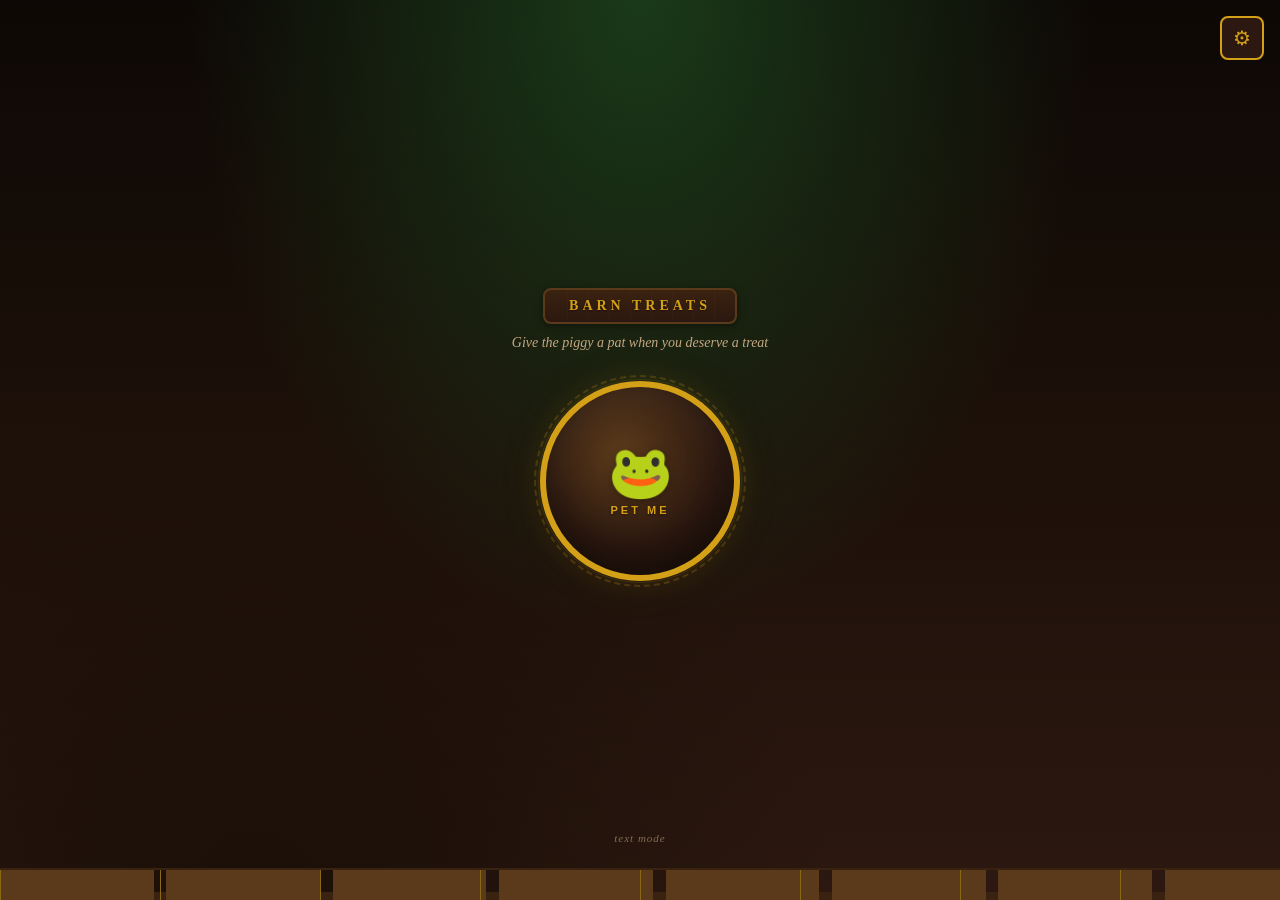
==== barn/index.html @ f033350a "add barn motivanional app" ====
<!DOCTYPE html>
<html lang="en">
<head>
    <meta charset="UTF-8">
    <meta name="viewport" content="width=device-width, initial-scale=1.0, maximum-scale=1.0, user-scalable=no">
    <title>Barn Treats</title>
    <link rel="manifest" href="manifest.json">
    <meta name="theme-color" content="#1a0f08">
    <meta name="apple-mobile-web-app-capable" content="yes">
    <meta name="apple-mobile-web-app-status-bar-style" content="black-translucent">
    <style>
        *, *::before, *::after {
            margin: 0;
            padding: 0;
            box-sizing: border-box;
        }
        :root {
            --bg: #1a0f08;
            --surface: #2c1810;
            --surface2: #4a2c1a;
            --accent: #cc3333;
            --accent2: #d4a017;
            --wood: #6B3A2A;
            --text: #f5e6d3;
            --text2: #c4a882;
            --radius: 16px;
            --font: Georgia, 'Times New Roman', Times, serif;
        }
        html, body {
            height: 100%;
            overflow: hidden;
            font-family: var(--font);
            background: var(--bg);
            color: var(--text);
            -webkit-tap-highlight-color: transparent;
            user-select: none;
            touch-action: manipulation;
        }
        body {
            display: flex;
            align-items: center;
            justify-content: center;
            background:
                radial-gradient(ellipse at 50% 0%, #1a3a1a 0%, transparent 50%),
                radial-gradient(ellipse at 20% 100%, #1a0f08 0%, transparent 40%),
                linear-gradient(180deg, #0d0805 0%, #1a0f08 40%, #2c1810 100%);
        }

        /* Fence decoration at bottom */
        #fence {
            position: fixed;
            bottom: 0;
            left: 0;
            right: 0;
            height: 32px;
            background:
                linear-gradient(90deg,
                    #5a3a1a 0%, #5a3a1a 12%, transparent 12%, transparent 13%,
                    #5a3a1a 13%, #5a3a1a 25%, transparent 25%, transparent 26%,
                    #5a3a1a 26%, #5a3a1a 38%, transparent 38%, transparent 39%,
                    #5a3a1a 39%, #5a3a1a 51%, transparent 51%, transparent 52%,
                    #5a3a1a 52%, #5a3a1a 64%, transparent 64%, transparent 65%,
                    #5a3a1a 65%, #5a3a1a 77%, transparent 77%, transparent 78%,
                    #5a3a1a 78%, #5a3a1a 90%, transparent 90%, transparent 91%,
                    #5a3a1a 91%, #5a3a1a 100%),
                linear-gradient(180deg, transparent calc(100% - 8px), #3a2210 calc(100% - 8px));
            border-top: 2px solid #3a2210;
            z-index: 0;
            pointer-events: none;
        }
        #fence::before {
            content: '';
            position: absolute;
            inset: 0;
            background:
                linear-gradient(90deg,
                    #8B6914 1px, transparent 1px,
                    transparent 12.5%, #8B6914 12.5%, #8B6914 calc(12.5% + 1px), transparent calc(12.5% + 1px),
                    transparent 25%, #8B6914 25%, #8B6914 calc(25% + 1px), transparent calc(25% + 1px),
                    transparent 37.5%, #8B6914 37.5%, #8B6914 calc(37.5% + 1px), transparent calc(37.5% + 1px),
                    transparent 50%, #8B6914 50%, #8B6914 calc(50% + 1px), transparent calc(50% + 1px),
                    transparent 62.5%, #8B6914 62.5%, #8B6914 calc(62.5% + 1px), transparent calc(62.5% + 1px),
                    transparent 75%, #8B6914 75%, #8B6914 calc(75% + 1px), transparent calc(75% + 1px),
                    transparent 87.5%, #8B6914 87.5%, #8B6914 calc(87.5% + 1px), transparent calc(87.5% + 1px));
        }

        #app {
            display: flex;
            flex-direction: column;
            align-items: center;
            justify-content: center;
            width: 100%;
            height: 100%;
            padding: 24px 24px 56px;
            position: relative;
            z-index: 1;
        }

        /* Settings icon - barn style */
        #settingsBtn {
            position: absolute;
            top: 16px;
            right: 16px;
            width: 44px;
            height: 44px;
            border: 2px solid var(--accent2);
            background: var(--surface);
            color: var(--accent2);
            font-size: 20px;
            border-radius: 8px;
            cursor: pointer;
            transition: background 0.2s, transform 0.2s;
            z-index: 10;
            display: flex;
            align-items: center;
            justify-content: center;
            font-family: var(--font);
        }
        #settingsBtn:hover, #settingsBtn:focus-visible {
            background: var(--surface2);
        }
        #settingsBtn:active {
            transform: scale(0.92);
        }

        /* Wood plank title bar */
        #titleBar {
            background:
                linear-gradient(180deg, #3a2210, #2c1810);
            border: 2px solid #5a3a1a;
            border-radius: 8px;
            padding: 8px 24px;
            margin-bottom: 8px;
            box-shadow: 0 2px 8px rgba(0,0,0,0.4);
            position: relative;
        }
        #titleBar::before {
            content: '';
            position: absolute;
            inset: 2px;
            border-radius: 4px;
            background:
                repeating-linear-gradient(
                    90deg,
                    transparent, transparent 20px,
                    rgba(255,255,255,0.02) 20px, rgba(255,255,255,0.02) 21px
                );
            pointer-events: none;
        }
        #title {
            font-size: 14px;
            font-weight: 700;
            text-transform: uppercase;
            letter-spacing: 4px;
            color: var(--accent2);
            text-shadow: 0 1px 2px rgba(0,0,0,0.5);
        }

        #subtitle {
            font-size: 14px;
            color: var(--text2);
            margin-bottom: 28px;
            text-align: center;
            line-height: 1.5;
            font-style: italic;
            transition: opacity 0.3s;
        }

        /* Main button - barn wheel / hay bale */
        #treatButton {
            width: 200px;
            height: 200px;
            border-radius: 50%;
            border: 6px solid var(--accent2);
            background:
                radial-gradient(circle at 40% 35%, #5a3a1a, #2c1810 60%, #1a0f08);
            color: var(--accent2);
            font-size: 60px;
            cursor: pointer;
            position: relative;
            transition: transform 0.15s, box-shadow 0.15s;
            box-shadow:
                0 0 30px rgba(212, 160, 23, 0.12),
                0 0 60px rgba(212, 160, 23, 0.05),
                inset 0 -20px 40px rgba(0,0,0,0.4),
                inset 0 20px 40px rgba(255,255,255,0.03);
            display: flex;
            align-items: center;
            justify-content: center;
            outline: none;
            -webkit-tap-highlight-color: transparent;
        }
        /* Rope-like decoration around button */
        #treatButton::before {
            content: '';
            position: absolute;
            inset: -12px;
            border-radius: 50%;
            border: 2px dashed rgba(212, 160, 23, 0.2);
            animation: rope-turn 20s linear infinite;
        }
        @keyframes rope-turn {
            0% { transform: rotate(0deg); }
            100% { transform: rotate(360deg); }
        }
        /* Outer glow ring */
        #treatButton::after {
            content: '';
            position: absolute;
            inset: -8px;
            border-radius: 50%;
            border: 1px solid rgba(212, 160, 23, 0.12);
            animation: pulse-ring 3s ease-in-out infinite;
        }
        @keyframes pulse-ring {
            0%, 100% { transform: scale(1); opacity: 1; }
            50% { transform: scale(1.06); opacity: 0.3; }
        }
        #treatButton:hover, #treatButton:focus-visible {
            box-shadow:
                0 0 50px rgba(212, 160, 23, 0.2),
                0 0 80px rgba(212, 160, 23, 0.08),
                inset 0 -20px 40px rgba(0,0,0,0.4),
                inset 0 20px 40px rgba(255,255,255,0.05);
        }
        #treatButton:active {
            transform: scale(0.95);
        }
        #treatButton .label {
            display: flex;
            flex-direction: column;
            align-items: center;
            gap: 6px;
        }
        #treatButton .label span:first-child {
            font-size: 52px;
            line-height: 1;
            filter: drop-shadow(0 2px 4px rgba(0,0,0,0.3));
        }
        #treatButton .label span:last-child {
            font-size: 11px;
            font-weight: 700;
            letter-spacing: 3px;
            text-transform: uppercase;
            color: var(--accent2);
            text-shadow: 0 1px 3px rgba(0,0,0,0.5);
        }

        /* Rolling indicator */
        #rollingIndicator {
            display: none;
            align-items: center;
            justify-content: center;
            gap: 12px;
            margin-bottom: 16px;
            background: var(--surface);
            border: 1px solid var(--surface2);
            border-radius: 24px;
            padding: 8px 20px;
        }
        #rollingIndicator.visible {
            display: flex;
        }
        .rolling-emoji {
            font-size: 28px;
            animation: roll-bounce 0.15s steps(1) infinite;
        }
        @keyframes roll-bounce {
            0% { transform: scale(1) rotate(0deg); }
            50% { transform: scale(1.2) rotate(15deg); }
            100% { transform: scale(1) rotate(0deg); }
        }

        /* Result overlay */
        #resultOverlay {
            position: fixed;
            inset: 0;
            background:
                radial-gradient(ellipse at center, rgba(44,24,16,0.95) 0%, rgba(13,8,5,0.97) 100%);
            backdrop-filter: blur(12px);
            -webkit-backdrop-filter: blur(12px);
            display: none;
            align-items: center;
            justify-content: center;
            z-index: 100;
            opacity: 0;
            transition: opacity 0.4s ease;
        }
        #resultOverlay.visible {
            display: flex;
            opacity: 1;
        }
        #resultContent {
            text-align: center;
            max-width: 90vw;
            max-height: 85vh;
            animation: result-enter 0.6s cubic-bezier(0.34, 1.56, 0.64, 1);
            position: relative;
        }
        @keyframes result-enter {
            0% { transform: scale(0.6) translateY(30px); opacity: 0; }
            100% { transform: scale(1) translateY(0); opacity: 1; }
        }
        #resultVideo {
            max-width: 100%;
            max-height: 55vh;
            border-radius: var(--radius);
            display: none;
            box-shadow: 0 8px 40px rgba(0,0,0,0.6), 0 0 0 2px var(--surface2);
            margin-bottom: 16px;
        }
        #resultVideo.visible {
            display: block;
        }
        #resultEmoji {
            font-size: 72px;
            margin-bottom: 12px;
            display: block;
            filter: drop-shadow(0 2px 8px rgba(0,0,0,0.3));
        }
        #resultTitle {
            font-size: 28px;
            font-weight: 700;
            margin-bottom: 6px;
            text-shadow: 0 2px 4px rgba(0,0,0,0.3);
        }
        #resultTitle.treat {
            color: var(--accent2);
        }
        #resultTitle.notreat {
            color: var(--text2);
        }
        #resultMessage {
            font-size: 16px;
            color: var(--text2);
            margin-top: 4px;
            line-height: 1.5;
            font-style: italic;
        }
        #resultDismiss {
            margin-top: 24px;
            padding: 10px 32px;
            border: 2px solid var(--accent2);
            border-radius: 24px;
            background: transparent;
            color: var(--accent2);
            font-size: 14px;
            font-family: var(--font);
            cursor: pointer;
            transition: background 0.2s;
        }
        #resultDismiss:hover {
            background: rgba(212, 160, 23, 0.12);
        }
        #resultDismiss.hidden {
            display: none;
        }

        /* Confetti canvas */
        #confettiCanvas {
            position: fixed;
            inset: 0;
            pointer-events: none;
            z-index: 101;
        }

        /* Settings modal - farm style */
        #settingsOverlay {
            position: fixed;
            inset: 0;
            background: rgba(0, 0, 0, 0.75);
            backdrop-filter: blur(6px);
            -webkit-backdrop-filter: blur(6px);
            display: none;
            align-items: center;
            justify-content: center;
            z-index: 200;
        }
        #settingsOverlay.visible {
            display: flex;
        }
        #settingsModal {
            background:
                linear-gradient(180deg, #3a2210, #2c1810);
            border: 2px solid #5a3a1a;
            border-radius: var(--radius);
            padding: 32px;
            width: 360px;
            max-width: 92vw;
            max-height: 85vh;
            overflow-y: auto;
            animation: modal-enter 0.3s ease;
            box-shadow: 0 16px 64px rgba(0,0,0,0.6);
            position: relative;
        }
        #settingsModal::before {
            content: '';
            position: absolute;
            inset: 2px;
            border-radius: 12px;
            background:
                repeating-linear-gradient(
                    90deg,
                    transparent, transparent 30px,
                    rgba(255,255,255,0.015) 30px, rgba(255,255,255,0.015) 31px
                );
            pointer-events: none;
        }
        @keyframes modal-enter {
            0% { transform: scale(0.9) translateY(20px); opacity: 0; }
            100% { transform: scale(1) translateY(0); opacity: 1; }
        }
        #settingsModal h2 {
            font-size: 18px;
            margin-bottom: 24px;
            color: var(--accent2);
            text-align: center;
            text-transform: uppercase;
            letter-spacing: 3px;
            text-shadow: 0 1px 2px rgba(0,0,0,0.5);
        }
        .setting-group {
            margin-bottom: 18px;
        }
        .setting-group label {
            display: block;
            font-size: 13px;
            color: var(--text2);
            margin-bottom: 6px;
            font-weight: 500;
        }
        .setting-group input[type="number"],
        .setting-group input[type="text"] {
            width: 100%;
            padding: 10px 14px;
            border: 1px solid rgba(255,255,255,0.08);
            border-radius: 8px;
            background: rgba(0,0,0,0.3);
            color: var(--text);
            font-size: 15px;
            font-family: var(--font);
            outline: none;
            transition: border-color 0.2s;
        }
        .setting-group input[type="number"]:focus,
        .setting-group input[type="text"]:focus {
            border-color: var(--accent2);
        }
        .setting-group .hint {
            font-size: 11px;
            color: var(--text2);
            margin-top: 4px;
            opacity: 0.7;
        }
        .setting-group .checkbox-group {
            display: flex;
            align-items: center;
            gap: 10px;
            margin-top: 4px;
        }
        .setting-group .checkbox-group input[type="checkbox"] {
            width: 18px;
            height: 18px;
            accent-color: var(--accent2);
        }
        .modal-buttons {
            display: flex;
            gap: 10px;
            margin-top: 24px;
        }
        .modal-buttons button {
            flex: 1;
            padding: 10px;
            border: none;
            border-radius: 8px;
            font-size: 13px;
            font-weight: 700;
            font-family: var(--font);
            cursor: pointer;
            transition: background 0.2s, transform 0.1s;
            text-transform: uppercase;
            letter-spacing: 1px;
        }
        .modal-buttons button:active {
            transform: scale(0.97);
        }
        .modal-buttons .btn-primary {
            background: var(--accent2);
            color: #1a0f08;
        }
        .modal-buttons .btn-primary:hover {
            background: #e8b830;
        }
        .modal-buttons .btn-secondary {
            background: var(--surface2);
            color: var(--text);
        }
        .modal-buttons .btn-secondary:hover {
            background: #5a3a2a;
        }
        .modal-buttons .btn-danger {
            background: #5a1a1a;
            color: var(--text);
        }
        .modal-buttons .btn-danger:hover {
            background: #7a2020;
        }
        .modal-close {
            position: absolute;
            top: 12px;
            right: 12px;
            background: none;
            border: none;
            color: var(--text2);
            font-size: 22px;
            cursor: pointer;
            width: 36px;
            height: 36px;
            border-radius: 50%;
            display: flex;
            align-items: center;
            justify-content: center;
            transition: background 0.2s;
            z-index: 1;
        }
        .modal-close:hover {
            background: rgba(255,255,255,0.08);
        }

        /* Text mode badge */
        #modeBadge {
            position: absolute;
            bottom: 56px;
            left: 50%;
            transform: translateX(-50%);
            font-size: 11px;
            color: var(--text2);
            opacity: 0.6;
            letter-spacing: 1px;
            font-style: italic;
            pointer-events: none;
            white-space: nowrap;
        }

        /* Responsive */
        @media (max-width: 480px) {
            #treatButton {
                width: 160px;
                height: 160px;
                font-size: 48px;
            }
            #treatButton .label span:first-child {
                font-size: 40px;
            }
            #resultEmoji {
                font-size: 56px;
            }
            #resultTitle {
                font-size: 22px;
            }
            #settingsModal {
                padding: 24px;
            }
        }
        @media (max-height: 640px) {
            #treatButton {
                width: 130px;
                height: 130px;
            }
            #treatButton .label span:first-child {
                font-size: 32px;
            }
            #subtitle {
                margin-bottom: 20px;
            }
            #titleBar {
                padding: 5px 16px;
            }
        }

        ::-webkit-scrollbar {
            width: 4px;
        }
        ::-webkit-scrollbar-track {
            background: transparent;
        }
        ::-webkit-scrollbar-thumb {
            background: var(--surface2);
            border-radius: 4px;
        }
    </style>
</head>
<body>
    <div id="fence"></div>

    <div id="app">
        <button id="settingsBtn" aria-label="Settings">&#9881;</button>

        <div id="titleBar">
            <div id="title">Barn Treats</div>
        </div>
        <div id="subtitle">Give the piggy a pat when you deserve a treat</div>

        <div id="rollingIndicator">
            <span class="rolling-emoji">&#127920;</span>
            <span style="color:var(--text2);font-size:14px;">The pig is thinkin&rsquo;...</span>
        </div>

        <button id="treatButton">
            <span class="label">
                <span>&#128056;</span>
                <span>PET ME</span>
            </span>
        </button>

        <div id="modeBadge">text mode</div>
    </div>

    <!-- Result overlay -->
    <div id="resultOverlay">
        <div id="resultContent">
            <video id="resultVideo" playsinline muted></video>
            <div id="resultEmoji"></div>
            <div id="resultTitle"></div>
            <div id="resultMessage"></div>
            <button id="resultDismiss">Back to barn</button>
        </div>
    </div>
    <canvas id="confettiCanvas" width="0" height="0"></canvas>

    <!-- Settings -->
    <div id="settingsOverlay">
        <div id="settingsModal">
            <button class="modal-close" id="settingsClose">&times;</button>
            <h2>Barn Settings</h2>

            <div class="setting-group">
                <label for="counterInput">Hidden Counter</label>
                <input type="number" id="counterInput" min="0" step="1">
                <div class="hint">Total clicks so far. Higher = treats get rarer.</div>
            </div>

            <div class="setting-group">
                <label for="decayInput">Hunger (higher = harder to get treats)</label>
                <input type="number" id="decayInput" min="0.01" max="1" step="0.01" value="0.05">
                <div class="hint">How fast treat chance drops (0.01 = slow, 0.2 = fast)</div>
            </div>

            <div class="setting-group">
                <label for="baseProbInput">Starting Treat Chance</label>
                <input type="number" id="baseProbInput" min="0.05" max="1" step="0.05" value="0.5">
                <div class="hint">0.05 = 5%, 1.0 = 100% — odds on your first click</div>
            </div>

            <div class="setting-group">
                <label for="videoPathsInput">Treat video(s) (comma-separated)</label>
                <input type="text" id="videoPathsInput" placeholder="videos/treat.mp4, videos/treat-2.mp4">
                <div class="hint">First playable video is used. Leave empty for always-text.</div>
            </div>

            <div class="setting-group">
                <div class="checkbox-group">
                    <input type="checkbox" id="textModeOnly">
                    <label for="textModeOnly" style="margin:0;">Text-only mode (ignore videos)</label>
                </div>
            </div>

            <div class="setting-group">
                <div class="checkbox-group">
                    <input type="checkbox" id="showCounter">
                    <label for="showCounter" style="margin:0;">Show counter on screen</label>
                </div>
            </div>

            <div class="modal-buttons">
                <button class="btn-primary" id="settingsSave">Save</button>
                <button class="btn-secondary" id="settingsCancel">Cancel</button>
                <button class="btn-danger" id="settingsReset">Reset All</button>
            </div>
        </div>
    </div>

    <script>
    (function() {
        'use strict';

        const DEFAULTS = {
            counter: 0,
            decay: 0.05,
            baseProb: 0.5,
            videoPaths: [],
            textModeOnly: true,
            showCounter: false,
        };

        const STORAGE_KEY = 'treat-button-state';

        let state = loadState();
        let isAnimating = false;
        let rollingInterval = null;

        // DOM refs
        const btn = document.getElementById('treatButton');
        const subtitleEl = document.getElementById('subtitle');
        const modeBadge = document.getElementById('modeBadge');
        const btnLabel = btn.querySelector('.label span:last-child');
        const btnEmoji = btn.querySelector('.label span:first-child');
        const resultOverlay = document.getElementById('resultOverlay');
        const resultVideo = document.getElementById('resultVideo');
        const resultEmoji = document.getElementById('resultEmoji');
        const resultTitle = document.getElementById('resultTitle');
        const resultMessage = document.getElementById('resultMessage');
        const resultDismiss = document.getElementById('resultDismiss');
        const rollingIndicator = document.getElementById('rollingIndicator');
        const settingsOverlay = document.getElementById('settingsOverlay');
        const settingsBtn = document.getElementById('settingsBtn');
        const settingsClose = document.getElementById('settingsClose');
        const settingsSave = document.getElementById('settingsSave');
        const settingsCancel = document.getElementById('settingsCancel');
        const settingsReset = document.getElementById('settingsReset');
        const counterInput = document.getElementById('counterInput');
        const decayInput = document.getElementById('decayInput');
        const baseProbInput = document.getElementById('baseProbInput');
        const videoPathsInput = document.getElementById('videoPathsInput');
        const textModeOnlyCheck = document.getElementById('textModeOnly');
        const showCounterCheck = document.getElementById('showCounter');
        const confettiCanvas = document.getElementById('confettiCanvas');

        function loadState() {
            try {
                const raw = localStorage.getItem(STORAGE_KEY);
                if (raw) {
                    const parsed = JSON.parse(raw);
                    return { ...DEFAULTS, ...parsed };
                }
            } catch (e) {}
            return { ...DEFAULTS };
        }

        function saveState() {
            try {
                localStorage.setItem(STORAGE_KEY, JSON.stringify(state));
            } catch (e) {}
        }

        // ---------- Probability ----------
        function getTreatProbability() {
            const p = state.baseProb / (1 + state.counter * state.decay);
            return Math.max(0.02, Math.min(0.99, p));
        }

        function isTreat() {
            return Math.random() < getTreatProbability();
        }

        // ---------- Confetti (farm colors) ----------
        function launchConfetti() {
            const canvas = confettiCanvas;
            const ctx = canvas.getContext('2d');
            canvas.width = window.innerWidth;
            canvas.height = window.innerHeight;

            const colors = ['#d4a017', '#cc3333', '#228B22', '#8B6914', '#f5e6d3', '#cd5c5c'];
            const particles = [];
            const count = 120;

            for (let i = 0; i < count; i++) {
                particles.push({
                    x: canvas.width * 0.5 + (Math.random() - 0.5) * 120,
                    y: canvas.height * 0.3,
                    vx: (Math.random() - 0.5) * 14,
                    vy: -Math.random() * 16 - 4,
                    w: Math.random() * 10 + 3,
                    h: Math.random() * 6 + 3,
                    color: colors[Math.floor(Math.random() * colors.length)],
                    rotation: Math.random() * 360,
                    rotSpeed: (Math.random() - 0.5) * 12,
                    gravity: 0.3 + Math.random() * 0.15,
                    drag: 0.99,
                });
            }

            let frame = 0;
            const maxFrames = 200;

            function animate() {
                if (frame >= maxFrames) {
                    ctx.clearRect(0, 0, canvas.width, canvas.height);
                    return;
                }
                ctx.clearRect(0, 0, canvas.width, canvas.height);

                for (const p of particles) {
                    p.vy += p.gravity;
                    p.vx *= p.drag;
                    p.vy *= p.drag;
                    p.x += p.vx;
                    p.y += p.vy;
                    p.rotation += p.rotSpeed;

                    ctx.save();
                    ctx.translate(p.x, p.y);
                    ctx.rotate(p.rotation * Math.PI / 180);
                    ctx.fillStyle = p.color;
                    ctx.fillRect(-p.w / 2, -p.h / 2, p.w, p.h);
                    ctx.restore();
                }

                frame++;
                requestAnimationFrame(animate);
            }
            animate();
        }

        // ---------- Rolling animation ----------
        function startRolling() {
            const emojis = ['🐷', '🐮', '🐔', '🐴', '🌾', '🚜', '🌽', '🐑', '🍎', '🧀'];
            let idx = 0;
            rollingIndicator.classList.add('visible');
            rollingIndicator.querySelector('.rolling-emoji').textContent = emojis[0];

            rollingInterval = setInterval(() => {
                idx = (idx + 1) % emojis.length;
                rollingIndicator.querySelector('.rolling-emoji').textContent = emojis[idx];
            }, 100);
        }

        function stopRolling() {
            rollingIndicator.classList.remove('visible');
            if (rollingInterval) {
                clearInterval(rollingInterval);
                rollingInterval = null;
            }
        }

        // ---------- Video playback ----------
        async function tryPlayVideo(paths) {
            for (const p of paths) {
                const src = p.trim();
                if (!src) continue;
                resultVideo.src = src;
                resultVideo.style.display = 'block';
                resultVideo.load();
                try {
                    await resultVideo.play();
                    resultVideo.classList.add('visible');
                    return true;
                } catch {
                    resultVideo.style.display = 'none';
                    resultVideo.classList.remove('visible');
                }
            }
            return false;
        }

        // ---------- Handle click ----------
        async function handleClick() {
            if (isAnimating) return;
            isAnimating = true;

            state.counter++;
            saveState();
            updateUI();

            btnEmoji.textContent = '🐖';
            startRolling();

            const treat = isTreat();

            // Anticipation
            const delay = 1200 + Math.random() * 800;
            await new Promise(r => setTimeout(r, delay));
            stopRolling();

            // Reset overlay
            resultVideo.classList.remove('visible');
            resultVideo.pause();
            resultVideo.src = '';
            resultVideo.style.display = '';
            resultDismiss.classList.remove('hidden');

            // No-treat is always text
            if (!treat) {
                resultEmoji.textContent = '😔';
                resultTitle.textContent = 'No treat today';
                resultTitle.className = 'notreat';
                resultMessage.textContent = 'The piggy is sleeping. Try again later.';
                resultOverlay.classList.add('visible');
                btnEmoji.textContent = '😔';
            } else {
                // Treat — try video unless text-only mode
                let videoPlayed = false;
                if (!state.textModeOnly && state.videoPaths.length > 0) {
                    videoPlayed = await tryPlayVideo(state.videoPaths);
                }

                if (videoPlayed) {
                    resultEmoji.textContent = '';
                    resultTitle.textContent = '';
                    resultTitle.className = '';
                    resultMessage.textContent = '';
                    resultDismiss.classList.add('hidden');

                    resultVideo.addEventListener('ended', () => {
                        resultDismiss.classList.remove('hidden');
                    }, { once: true });

                    setTimeout(() => {
                        resultDismiss.classList.remove('hidden');
                    }, 8000);
                } else {
                    resultEmoji.textContent = '🐷';
                    resultTitle.textContent = 'TREAT TIME!';
                    resultTitle.className = 'treat';
                    resultMessage.textContent = 'The piggy loves you! Have a treat.';
                }

                launchConfetti();
                resultOverlay.classList.add('visible');
                btnEmoji.textContent = '🎉';
            }

            setTimeout(() => {
                if (!isAnimating) btnEmoji.textContent = '🐷';
            }, 1500);

            isAnimating = false;
        }

        // ---------- Dismiss ----------
        function dismissResult() {
            resultOverlay.classList.remove('visible');
            resultVideo.pause();
            resultVideo.src = '';
            resultVideo.classList.remove('visible');
            resultVideo.style.display = '';
            resultDismiss.classList.remove('hidden');
            btnEmoji.textContent = '🐷';
        }

        // ---------- Settings ----------
        function openSettings() {
            counterInput.value = state.counter;
            decayInput.value = state.decay;
            baseProbInput.value = state.baseProb;
            videoPathsInput.value = state.videoPaths.join(', ');
            textModeOnlyCheck.checked = state.textModeOnly;
            showCounterCheck.checked = state.showCounter;
            settingsOverlay.classList.add('visible');
        }

        function closeSettings() {
            settingsOverlay.classList.remove('visible');
        }

        function saveSettings() {
            const nc = parseInt(counterInput.value, 10);
            if (!isNaN(nc) && nc >= 0) state.counter = nc;

            const nd = parseFloat(decayInput.value);
            if (!isNaN(nd) && nd >= 0.01 && nd <= 1) state.decay = nd;

            const nb = parseFloat(baseProbInput.value);
            if (!isNaN(nb) && nb >= 0.05 && nb <= 1) state.baseProb = nb;

            state.videoPaths = videoPathsInput.value.split(',').map(s => s.trim()).filter(Boolean);
            state.textModeOnly = textModeOnlyCheck.checked;
            state.showCounter = showCounterCheck.checked;

            saveState();
            updateUI();
            closeSettings();
        }

        function resetAll() {
            if (confirm('Reset everything? Counter and all settings will be cleared.')) {
                state = { ...DEFAULTS };
                saveState();
                closeSettings();
                updateUI();
            }
        }

        // ---------- UI update ----------
        function updateUI() {
            subtitleEl.textContent = state.showCounter
                ? `Give the piggy a pat when you deserve a treat · ${state.counter} pats`
                : 'Give the piggy a pat when you deserve a treat';

            if (state.textModeOnly || state.videoPaths.length === 0) {
                modeBadge.textContent = 'text mode';
            } else {
                modeBadge.textContent = '🎬 video ready';
            }
        }

        // ---------- Keyboard ----------
        document.addEventListener('keydown', (e) => {
            if (e.key === ' ' || e.key === 'Enter') {
                if (settingsOverlay.classList.contains('visible')) {
                    if (e.key === 'Enter') saveSettings();
                    return;
                }
                if (resultOverlay.classList.contains('visible')) {
                    dismissResult();
                    return;
                }
                e.preventDefault();
                handleClick();
            }
            if (e.key === 'Escape') {
                if (resultOverlay.classList.contains('visible')) dismissResult();
                if (settingsOverlay.classList.contains('visible')) closeSettings();
            }
        });

        // ---------- Events ----------
        btn.addEventListener('click', handleClick);
        resultDismiss.addEventListener('click', dismissResult);
        resultOverlay.addEventListener('click', (e) => {
            if (e.target === resultOverlay) dismissResult();
        });
        settingsBtn.addEventListener('click', openSettings);
        settingsClose.addEventListener('click', closeSettings);
        settingsCancel.addEventListener('click', closeSettings);
        settingsOverlay.addEventListener('click', (e) => {
            if (e.target === settingsOverlay) closeSettings();
        });
        settingsSave.addEventListener('click', saveSettings);
        settingsReset.addEventListener('click', resetAll);

        window.addEventListener('resize', () => {
            confettiCanvas.width = window.innerWidth;
            confettiCanvas.height = window.innerHeight;
        });

        // ---------- Init ----------
        updateUI();
        console.log('🐷 Barn Treats loaded!');
        console.log('   Drop treat videos in videos/ and configure paths in settings.');
        console.log('   Default: text mode is ON. Uncheck in settings to enable videos.');
    })();
    </script>
</body>
</html>
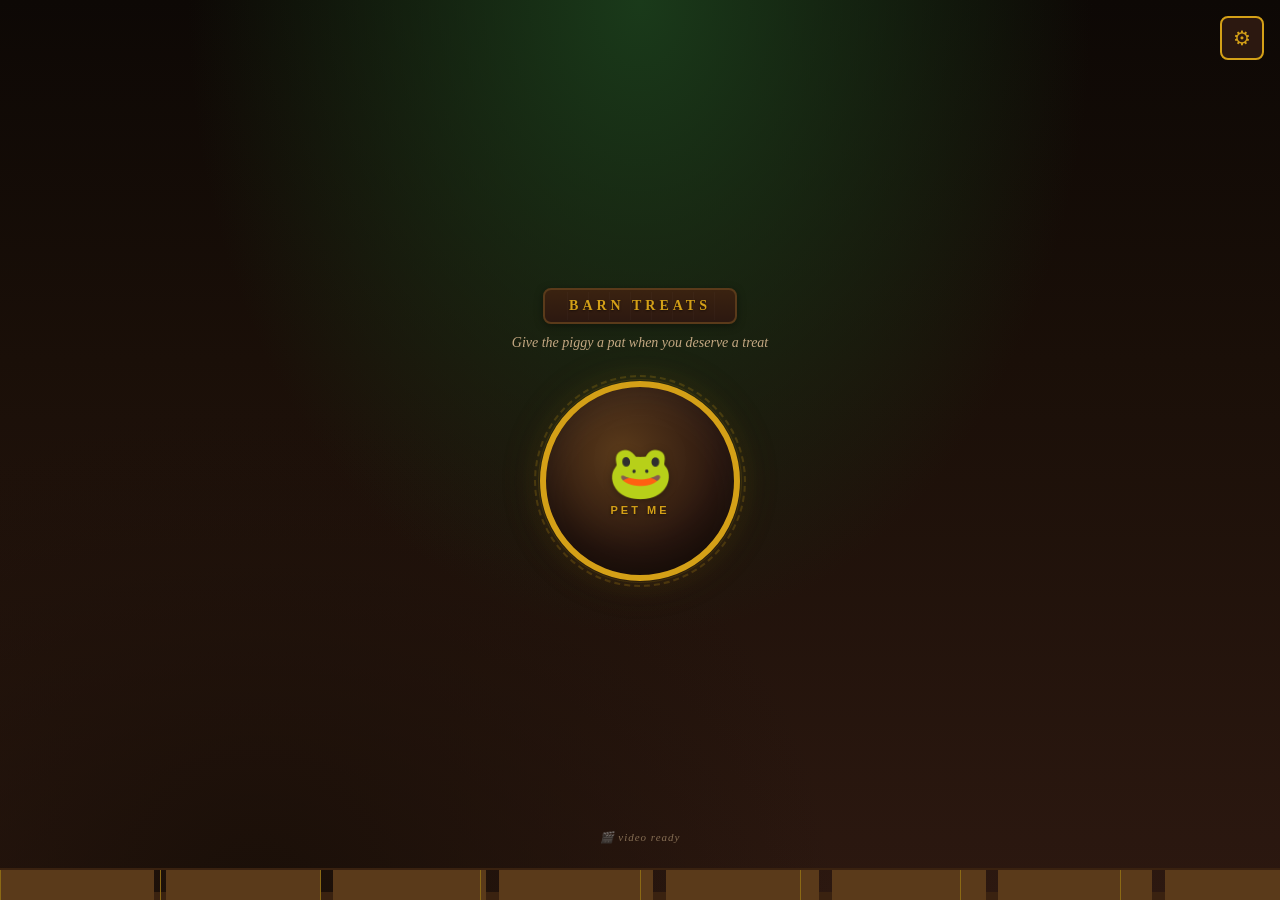
==== commit b42f5a30: "configre the video playe as default from the getgo" ====
--- a/barn/index.html
+++ b/barn/index.html
@@ -653,12 +653,6 @@
             </div>
 
             <div class="setting-group">
-                <label for="videoPathsInput">Treat video(s) (comma-separated)</label>
-                <input type="text" id="videoPathsInput" placeholder="videos/treat.mp4, videos/treat-2.mp4">
-                <div class="hint">First playable video is used. Leave empty for always-text.</div>
-            </div>
-
-            <div class="setting-group">
                 <div class="checkbox-group">
                     <input type="checkbox" id="textModeOnly">
                     <label for="textModeOnly" style="margin:0;">Text-only mode (ignore videos)</label>
@@ -688,8 +682,8 @@
             counter: 0,
             decay: 0.05,
             baseProb: 0.5,
-            videoPaths: [],
-            textModeOnly: true,
+            videoPaths: ['videos/treat.mp4'],
+            textModeOnly: false,
             showCounter: false,
         };
 
@@ -721,7 +715,6 @@
         const counterInput = document.getElementById('counterInput');
         const decayInput = document.getElementById('decayInput');
         const baseProbInput = document.getElementById('baseProbInput');
-        const videoPathsInput = document.getElementById('videoPathsInput');
         const textModeOnlyCheck = document.getElementById('textModeOnly');
         const showCounterCheck = document.getElementById('showCounter');
         const confettiCanvas = document.getElementById('confettiCanvas');
@@ -943,7 +936,6 @@
             counterInput.value = state.counter;
             decayInput.value = state.decay;
             baseProbInput.value = state.baseProb;
-            videoPathsInput.value = state.videoPaths.join(', ');
             textModeOnlyCheck.checked = state.textModeOnly;
             showCounterCheck.checked = state.showCounter;
             settingsOverlay.classList.add('visible');
@@ -963,7 +955,6 @@
             const nb = parseFloat(baseProbInput.value);
             if (!isNaN(nb) && nb >= 0.05 && nb <= 1) state.baseProb = nb;
 
-            state.videoPaths = videoPathsInput.value.split(',').map(s => s.trim()).filter(Boolean);
             state.textModeOnly = textModeOnlyCheck.checked;
             state.showCounter = showCounterCheck.checked;
 
@@ -1037,8 +1028,8 @@
         // ---------- Init ----------
         updateUI();
         console.log('🐷 Barn Treats loaded!');
-        console.log('   Drop treat videos in videos/ and configure paths in settings.');
-        console.log('   Default: text mode is ON. Uncheck in settings to enable videos.');
+        console.log('   Looking for videos/treat.mp4 by default.');
+        console.log('   Fallback to text mode if no video is found.');
     })();
     </script>
 </body>
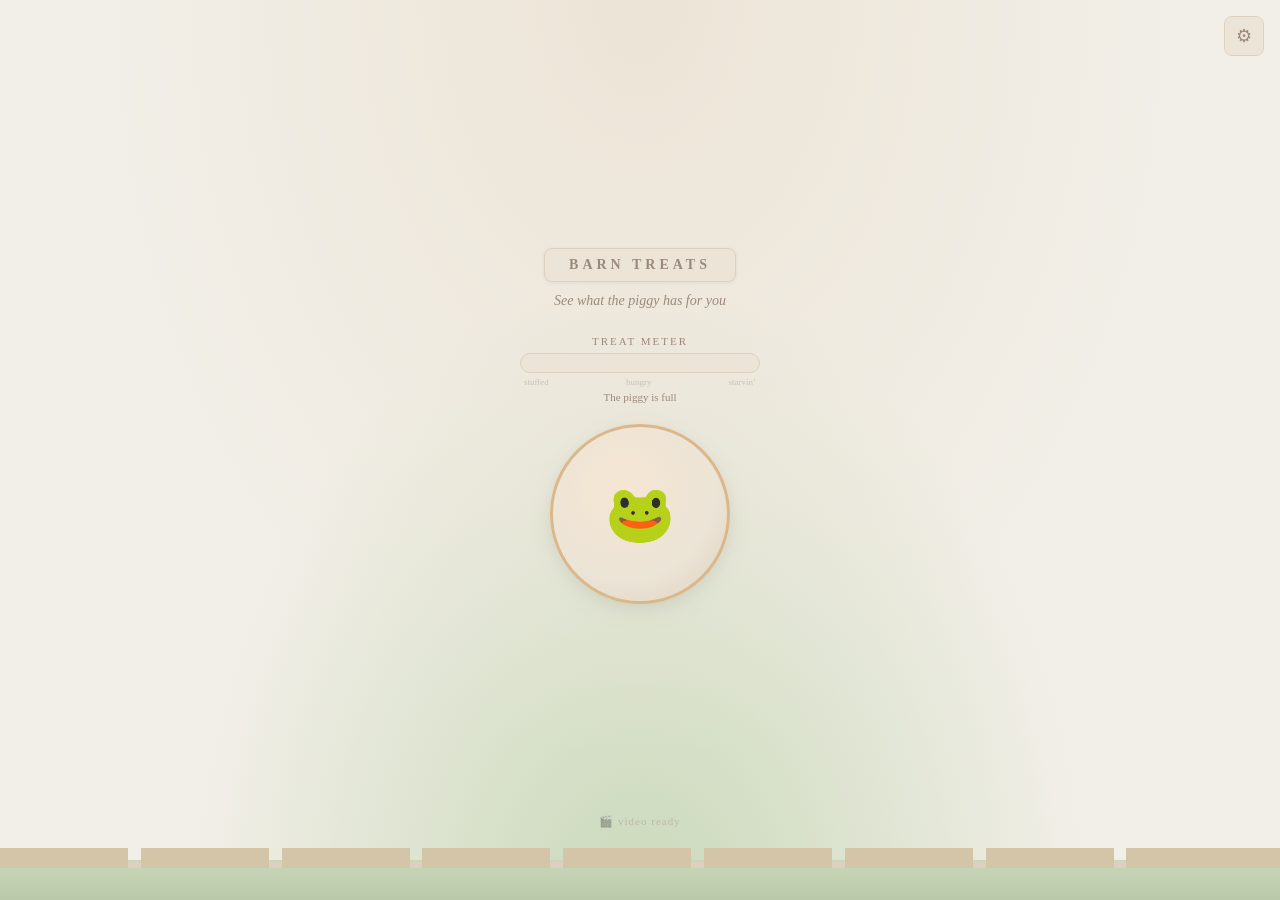
==== commit 20969bdb: "adjust motivantional algo" ====
--- a/barn/index.html
+++ b/barn/index.html
@@ -5,7 +5,7 @@
     <meta name="viewport" content="width=device-width, initial-scale=1.0, maximum-scale=1.0, user-scalable=no">
     <title>Barn Treats</title>
     <link rel="manifest" href="manifest.json">
-    <meta name="theme-color" content="#1a0f08">
+    <meta name="theme-color" content="#f7f2ec">
     <meta name="apple-mobile-web-app-capable" content="yes">
     <meta name="apple-mobile-web-app-status-bar-style" content="black-translucent">
     <style>
@@ -15,15 +15,16 @@
             box-sizing: border-box;
         }
         :root {
-            --bg: #1a0f08;
-            --surface: #2c1810;
-            --surface2: #4a2c1a;
-            --accent: #cc3333;
-            --accent2: #d4a017;
-            --wood: #6B3A2A;
-            --text: #f5e6d3;
-            --text2: #c4a882;
-            --radius: 16px;
+            --bg: #f2efe8;
+            --surface: #ece4d6;
+            --surface2: #ddd0be;
+            --accent: #e8bc9e;
+            --accent2: #dbb88a;
+            --wood: #d4c4a8;
+            --grass: #c8d8b8;
+            --text: #4a3f35;
+            --text2: #9a8a7a;
+            --radius: 14px;
             --font: Georgia, 'Times New Roman', Times, serif;
         }
         html, body {
@@ -41,47 +42,44 @@
             align-items: center;
             justify-content: center;
             background:
-                radial-gradient(ellipse at 50% 0%, #1a3a1a 0%, transparent 50%),
-                radial-gradient(ellipse at 20% 100%, #1a0f08 0%, transparent 40%),
-                linear-gradient(180deg, #0d0805 0%, #1a0f08 40%, #2c1810 100%);
-        }
-
-        /* Fence decoration at bottom */
-        #fence {
+                radial-gradient(ellipse at 50% 0%, #ece4d6 0%, transparent 60%),
+                radial-gradient(ellipse at 50% 105%, var(--grass) 0%, transparent 50%);
+            background-color: var(--bg);
+        }
+
+        /* Grass strip at bottom */
+        #grass {
             position: fixed;
             bottom: 0;
             left: 0;
             right: 0;
-            height: 32px;
+            height: 40px;
+            background: linear-gradient(180deg, var(--grass), #b8c8a8);
+            z-index: 0;
+            pointer-events: none;
+        }
+
+        /* Wooden fence */
+        #fence {
+            position: fixed;
+            bottom: 32px;
+            left: 0;
+            right: 0;
+            height: 20px;
             background:
                 linear-gradient(90deg,
-                    #5a3a1a 0%, #5a3a1a 12%, transparent 12%, transparent 13%,
-                    #5a3a1a 13%, #5a3a1a 25%, transparent 25%, transparent 26%,
-                    #5a3a1a 26%, #5a3a1a 38%, transparent 38%, transparent 39%,
-                    #5a3a1a 39%, #5a3a1a 51%, transparent 51%, transparent 52%,
-                    #5a3a1a 52%, #5a3a1a 64%, transparent 64%, transparent 65%,
-                    #5a3a1a 65%, #5a3a1a 77%, transparent 77%, transparent 78%,
-                    #5a3a1a 78%, #5a3a1a 90%, transparent 90%, transparent 91%,
-                    #5a3a1a 91%, #5a3a1a 100%),
-                linear-gradient(180deg, transparent calc(100% - 8px), #3a2210 calc(100% - 8px));
-            border-top: 2px solid #3a2210;
+                    var(--wood) 0%, var(--wood) 10%, transparent 10%, transparent 11%,
+                    var(--wood) 11%, var(--wood) 21%, transparent 21%, transparent 22%,
+                    var(--wood) 22%, var(--wood) 32%, transparent 32%, transparent 33%,
+                    var(--wood) 33%, var(--wood) 43%, transparent 43%, transparent 44%,
+                    var(--wood) 44%, var(--wood) 54%, transparent 54%, transparent 55%,
+                    var(--wood) 55%, var(--wood) 65%, transparent 65%, transparent 66%,
+                    var(--wood) 66%, var(--wood) 76%, transparent 76%, transparent 77%,
+                    var(--wood) 77%, var(--wood) 87%, transparent 87%, transparent 88%,
+                    var(--wood) 88%, var(--wood) 100%),
+                linear-gradient(180deg, transparent calc(100% - 6px), var(--surface2) calc(100% - 6px));
             z-index: 0;
             pointer-events: none;
-        }
-        #fence::before {
-            content: '';
-            position: absolute;
-            inset: 0;
-            background:
-                linear-gradient(90deg,
-                    #8B6914 1px, transparent 1px,
-                    transparent 12.5%, #8B6914 12.5%, #8B6914 calc(12.5% + 1px), transparent calc(12.5% + 1px),
-                    transparent 25%, #8B6914 25%, #8B6914 calc(25% + 1px), transparent calc(25% + 1px),
-                    transparent 37.5%, #8B6914 37.5%, #8B6914 calc(37.5% + 1px), transparent calc(37.5% + 1px),
-                    transparent 50%, #8B6914 50%, #8B6914 calc(50% + 1px), transparent calc(50% + 1px),
-                    transparent 62.5%, #8B6914 62.5%, #8B6914 calc(62.5% + 1px), transparent calc(62.5% + 1px),
-                    transparent 75%, #8B6914 75%, #8B6914 calc(75% + 1px), transparent calc(75% + 1px),
-                    transparent 87.5%, #8B6914 87.5%, #8B6914 calc(87.5% + 1px), transparent calc(87.5% + 1px));
         }
 
         #app {
@@ -91,22 +89,22 @@
             justify-content: center;
             width: 100%;
             height: 100%;
-            padding: 24px 24px 56px;
+            padding: 24px 24px 72px;
             position: relative;
             z-index: 1;
         }
 
-        /* Settings icon - barn style */
+        /* Settings icon */
         #settingsBtn {
             position: absolute;
             top: 16px;
             right: 16px;
-            width: 44px;
-            height: 44px;
-            border: 2px solid var(--accent2);
+            width: 40px;
+            height: 40px;
+            border: 1px solid var(--surface2);
             background: var(--surface);
-            color: var(--accent2);
-            font-size: 20px;
+            color: var(--text2);
+            font-size: 18px;
             border-radius: 8px;
             cursor: pointer;
             transition: background 0.2s, transform 0.2s;
@@ -125,125 +123,72 @@
 
         /* Wood plank title bar */
         #titleBar {
-            background:
-                linear-gradient(180deg, #3a2210, #2c1810);
-            border: 2px solid #5a3a1a;
+            background: var(--surface);
+            border: 1px solid var(--surface2);
             border-radius: 8px;
             padding: 8px 24px;
             margin-bottom: 8px;
-            box-shadow: 0 2px 8px rgba(0,0,0,0.4);
-            position: relative;
+            box-shadow: 0 1px 4px rgba(0,0,0,0.06);
         }
         #titleBar::before {
-            content: '';
-            position: absolute;
-            inset: 2px;
-            border-radius: 4px;
-            background:
-                repeating-linear-gradient(
-                    90deg,
-                    transparent, transparent 20px,
-                    rgba(255,255,255,0.02) 20px, rgba(255,255,255,0.02) 21px
-                );
-            pointer-events: none;
+            display: none;
         }
         #title {
             font-size: 14px;
             font-weight: 700;
             text-transform: uppercase;
             letter-spacing: 4px;
-            color: var(--accent2);
-            text-shadow: 0 1px 2px rgba(0,0,0,0.5);
+            color: var(--text2);
         }
 
         #subtitle {
             font-size: 14px;
             color: var(--text2);
-            margin-bottom: 28px;
+            margin-bottom: 24px;
             text-align: center;
             line-height: 1.5;
             font-style: italic;
             transition: opacity 0.3s;
         }
 
-        /* Main button - barn wheel / hay bale */
+        /* Main button */
         #treatButton {
-            width: 200px;
-            height: 200px;
+            width: 180px;
+            height: 180px;
             border-radius: 50%;
-            border: 6px solid var(--accent2);
+            border: 3px solid var(--accent2);
             background:
-                radial-gradient(circle at 40% 35%, #5a3a1a, #2c1810 60%, #1a0f08);
-            color: var(--accent2);
-            font-size: 60px;
+                radial-gradient(circle at 40% 35%, #f5e6d3, var(--surface) 60%, var(--surface2));
+            font-size: 64px;
             cursor: pointer;
             position: relative;
-            transition: transform 0.15s, box-shadow 0.15s;
+            transition: transform 0.15s, box-shadow 0.2s;
             box-shadow:
-                0 0 30px rgba(212, 160, 23, 0.12),
-                0 0 60px rgba(212, 160, 23, 0.05),
-                inset 0 -20px 40px rgba(0,0,0,0.4),
-                inset 0 20px 40px rgba(255,255,255,0.03);
+                0 4px 16px rgba(0,0,0,0.06),
+                0 8px 32px rgba(0,0,0,0.04);
             display: flex;
             align-items: center;
             justify-content: center;
             outline: none;
             -webkit-tap-highlight-color: transparent;
         }
-        /* Rope-like decoration around button */
-        #treatButton::before {
-            content: '';
-            position: absolute;
-            inset: -12px;
-            border-radius: 50%;
-            border: 2px dashed rgba(212, 160, 23, 0.2);
-            animation: rope-turn 20s linear infinite;
-        }
-        @keyframes rope-turn {
-            0% { transform: rotate(0deg); }
-            100% { transform: rotate(360deg); }
-        }
-        /* Outer glow ring */
-        #treatButton::after {
-            content: '';
-            position: absolute;
-            inset: -8px;
-            border-radius: 50%;
-            border: 1px solid rgba(212, 160, 23, 0.12);
-            animation: pulse-ring 3s ease-in-out infinite;
-        }
-        @keyframes pulse-ring {
-            0%, 100% { transform: scale(1); opacity: 1; }
-            50% { transform: scale(1.06); opacity: 0.3; }
-        }
         #treatButton:hover, #treatButton:focus-visible {
             box-shadow:
-                0 0 50px rgba(212, 160, 23, 0.2),
-                0 0 80px rgba(212, 160, 23, 0.08),
-                inset 0 -20px 40px rgba(0,0,0,0.4),
-                inset 0 20px 40px rgba(255,255,255,0.05);
+                0 6px 24px rgba(0,0,0,0.10),
+                0 12px 40px rgba(0,0,0,0.06);
+            transform: scale(1.02);
         }
         #treatButton:active {
-            transform: scale(0.95);
+            transform: scale(0.94);
         }
         #treatButton .label {
             display: flex;
-            flex-direction: column;
             align-items: center;
-            gap: 6px;
-        }
-        #treatButton .label span:first-child {
-            font-size: 52px;
+            justify-content: center;
+        }
+        #treatButton .label span {
+            font-size: 56px;
             line-height: 1;
-            filter: drop-shadow(0 2px 4px rgba(0,0,0,0.3));
-        }
-        #treatButton .label span:last-child {
-            font-size: 11px;
-            font-weight: 700;
-            letter-spacing: 3px;
-            text-transform: uppercase;
-            color: var(--accent2);
-            text-shadow: 0 1px 3px rgba(0,0,0,0.5);
         }
 
         /* Rolling indicator */
@@ -251,18 +196,18 @@
             display: none;
             align-items: center;
             justify-content: center;
-            gap: 12px;
+            gap: 10px;
             margin-bottom: 16px;
             background: var(--surface);
             border: 1px solid var(--surface2);
-            border-radius: 24px;
-            padding: 8px 20px;
+            border-radius: 20px;
+            padding: 6px 16px;
         }
         #rollingIndicator.visible {
             display: flex;
         }
         .rolling-emoji {
-            font-size: 28px;
+            font-size: 24px;
             animation: roll-bounce 0.15s steps(1) infinite;
         }
         @keyframes roll-bounce {
@@ -271,12 +216,72 @@
             100% { transform: scale(1) rotate(0deg); }
         }
 
+        /* Hunger meter */
+        #hungerMeter {
+            width: 240px;
+            margin-bottom: 20px;
+            text-align: center;
+        }
+        #hungerLabel {
+            font-size: 11px;
+            color: var(--text2);
+            text-transform: uppercase;
+            letter-spacing: 2px;
+            margin-bottom: 6px;
+        }
+        #trough {
+            position: relative;
+            height: 20px;
+            border-radius: 10px;
+            background: var(--surface);
+            border: 1px solid var(--surface2);
+            overflow: hidden;
+        }
+        #trough::before {
+            display: none;
+        }
+        #troughFill {
+            height: 100%;
+            width: 0%;
+            border-radius: 10px;
+            background: linear-gradient(90deg, var(--accent), var(--accent2) 60%, #e8c8a0);
+            transition: width 0.6s cubic-bezier(0.34, 1.56, 0.64, 1);
+            position: relative;
+        }
+        #troughFill::after {
+            display: none;
+        }
+        #troughFill.glow {
+            box-shadow:
+                0 0 12px rgba(219, 184, 138, 0.5),
+                0 0 24px rgba(219, 184, 138, 0.25);
+            animation: trough-glow 1.2s ease-in-out infinite;
+        }
+        @keyframes trough-glow {
+            0%, 100% { box-shadow: 0 0 12px rgba(219, 184, 138, 0.5), 0 0 24px rgba(219, 184, 138, 0.25); }
+            50% { box-shadow: 0 0 20px rgba(219, 184, 138, 0.7), 0 0 40px rgba(219, 184, 138, 0.4); }
+        }
+        #hungerStages {
+            display: flex;
+            justify-content: space-between;
+            margin-top: 4px;
+            font-size: 9px;
+            color: var(--text2);
+            opacity: 0.4;
+            padding: 0 4px;
+        }
+        #hungerStatus {
+            font-size: 11px;
+            color: var(--text2);
+            margin-top: 4px;
+            min-height: 1.2em;
+        }
+
         /* Result overlay */
         #resultOverlay {
             position: fixed;
             inset: 0;
-            background:
-                radial-gradient(ellipse at center, rgba(44,24,16,0.95) 0%, rgba(13,8,5,0.97) 100%);
+            background: rgba(247, 242, 236, 0.92);
             backdrop-filter: blur(12px);
             -webkit-backdrop-filter: blur(12px);
             display: none;
@@ -306,7 +311,7 @@
             max-height: 55vh;
             border-radius: var(--radius);
             display: none;
-            box-shadow: 0 8px 40px rgba(0,0,0,0.6), 0 0 0 2px var(--surface2);
+            box-shadow: 0 4px 20px rgba(0,0,0,0.08);
             margin-bottom: 16px;
         }
         #resultVideo.visible {
@@ -322,7 +327,6 @@
             font-size: 28px;
             font-weight: 700;
             margin-bottom: 6px;
-            text-shadow: 0 2px 4px rgba(0,0,0,0.3);
         }
         #resultTitle.treat {
             color: var(--accent2);
@@ -340,17 +344,17 @@
         #resultDismiss {
             margin-top: 24px;
             padding: 10px 32px;
-            border: 2px solid var(--accent2);
-            border-radius: 24px;
-            background: transparent;
-            color: var(--accent2);
+            border: 1px solid var(--surface2);
+            border-radius: 20px;
+            background: var(--surface);
+            color: var(--text2);
             font-size: 14px;
             font-family: var(--font);
             cursor: pointer;
             transition: background 0.2s;
         }
         #resultDismiss:hover {
-            background: rgba(212, 160, 23, 0.12);
+            background: var(--surface2);
         }
         #resultDismiss.hidden {
             display: none;
@@ -364,11 +368,11 @@
             z-index: 101;
         }
 
-        /* Settings modal - farm style */
+        /* Settings modal */
         #settingsOverlay {
             position: fixed;
             inset: 0;
-            background: rgba(0, 0, 0, 0.75);
+            background: rgba(247, 242, 236, 0.85);
             backdrop-filter: blur(6px);
             -webkit-backdrop-filter: blur(6px);
             display: none;
@@ -380,31 +384,20 @@
             display: flex;
         }
         #settingsModal {
-            background:
-                linear-gradient(180deg, #3a2210, #2c1810);
-            border: 2px solid #5a3a1a;
+            background: var(--surface);
+            border: 1px solid var(--surface2);
             border-radius: var(--radius);
-            padding: 32px;
-            width: 360px;
+            padding: 28px;
+            width: 340px;
             max-width: 92vw;
             max-height: 85vh;
             overflow-y: auto;
             animation: modal-enter 0.3s ease;
-            box-shadow: 0 16px 64px rgba(0,0,0,0.6);
+            box-shadow: 0 8px 40px rgba(0,0,0,0.08);
             position: relative;
         }
         #settingsModal::before {
-            content: '';
-            position: absolute;
-            inset: 2px;
-            border-radius: 12px;
-            background:
-                repeating-linear-gradient(
-                    90deg,
-                    transparent, transparent 30px,
-                    rgba(255,255,255,0.015) 30px, rgba(255,255,255,0.015) 31px
-                );
-            pointer-events: none;
+            display: none;
         }
         @keyframes modal-enter {
             0% { transform: scale(0.9) translateY(20px); opacity: 0; }
@@ -413,11 +406,10 @@
         #settingsModal h2 {
             font-size: 18px;
             margin-bottom: 24px;
-            color: var(--accent2);
+            color: var(--text);
             text-align: center;
             text-transform: uppercase;
             letter-spacing: 3px;
-            text-shadow: 0 1px 2px rgba(0,0,0,0.5);
         }
         .setting-group {
             margin-bottom: 18px;
@@ -433,9 +425,9 @@
         .setting-group input[type="text"] {
             width: 100%;
             padding: 10px 14px;
-            border: 1px solid rgba(255,255,255,0.08);
+            border: 1px solid var(--surface2);
             border-radius: 8px;
-            background: rgba(0,0,0,0.3);
+            background: var(--bg);
             color: var(--text);
             font-size: 15px;
             font-family: var(--font);
@@ -486,24 +478,24 @@
         }
         .modal-buttons .btn-primary {
             background: var(--accent2);
-            color: #1a0f08;
+            color: #fff;
         }
         .modal-buttons .btn-primary:hover {
-            background: #e8b830;
+            background: #c9a070;
         }
         .modal-buttons .btn-secondary {
             background: var(--surface2);
             color: var(--text);
         }
         .modal-buttons .btn-secondary:hover {
-            background: #5a3a2a;
+            background: #d0c0a8;
         }
         .modal-buttons .btn-danger {
-            background: #5a1a1a;
-            color: var(--text);
+            background: #d4a098;
+            color: #fff;
         }
         .modal-buttons .btn-danger:hover {
-            background: #7a2020;
+            background: #c09088;
         }
         .modal-close {
             position: absolute;
@@ -524,20 +516,19 @@
             z-index: 1;
         }
         .modal-close:hover {
-            background: rgba(255,255,255,0.08);
+            background: var(--surface2);
         }
 
         /* Text mode badge */
         #modeBadge {
             position: absolute;
-            bottom: 56px;
+            bottom: 72px;
             left: 50%;
             transform: translateX(-50%);
             font-size: 11px;
             color: var(--text2);
-            opacity: 0.6;
+            opacity: 0.4;
             letter-spacing: 1px;
-            font-style: italic;
             pointer-events: none;
             white-space: nowrap;
         }
@@ -545,12 +536,11 @@
         /* Responsive */
         @media (max-width: 480px) {
             #treatButton {
-                width: 160px;
-                height: 160px;
-                font-size: 48px;
-            }
-            #treatButton .label span:first-child {
-                font-size: 40px;
+                width: 150px;
+                height: 150px;
+            }
+            #treatButton .label span {
+                font-size: 44px;
             }
             #resultEmoji {
                 font-size: 56px;
@@ -561,20 +551,53 @@
             #settingsModal {
                 padding: 24px;
             }
+            #hungerMeter {
+                width: 200px;
+            }
+            #grass {
+                height: 32px;
+            }
+            #fence {
+                bottom: 26px;
+                height: 16px;
+            }
         }
         @media (max-height: 640px) {
             #treatButton {
-                width: 130px;
-                height: 130px;
-            }
-            #treatButton .label span:first-child {
-                font-size: 32px;
+                width: 120px;
+                height: 120px;
+            }
+            #treatButton .label span {
+                font-size: 36px;
             }
             #subtitle {
-                margin-bottom: 20px;
+                margin-bottom: 16px;
             }
             #titleBar {
                 padding: 5px 16px;
+            }
+            #hungerMeter {
+                width: 180px;
+                margin-bottom: 12px;
+            }
+            #trough {
+                height: 16px;
+            }
+            #hungerStages, #hungerStatus {
+                display: none;
+            }
+            #grass {
+                height: 28px;
+            }
+            #fence {
+                bottom: 22px;
+                height: 14px;
+            }
+            #app {
+                padding: 24px 24px 56px;
+            }
+            #modeBadge {
+                bottom: 56px;
             }
         }
 
@@ -591,6 +614,7 @@
     </style>
 </head>
 <body>
+    <div id="grass"></div>
     <div id="fence"></div>
 
     <div id="app">
@@ -599,17 +623,29 @@
         <div id="titleBar">
             <div id="title">Barn Treats</div>
         </div>
-        <div id="subtitle">Give the piggy a pat when you deserve a treat</div>
+        <div id="subtitle">See what the piggy has for you</div>
 
         <div id="rollingIndicator">
             <span class="rolling-emoji">&#127920;</span>
-            <span style="color:var(--text2);font-size:14px;">The pig is thinkin&rsquo;...</span>
+            <span id="rollingText" style="color:var(--text2);font-size:14px;">The piggy is thinkin&rsquo;...</span>
+        </div>
+
+        <div id="hungerMeter">
+            <div id="hungerLabel">Treat Meter</div>
+            <div id="trough">
+                <div id="troughFill"></div>
+            </div>
+            <div id="hungerStages">
+                <span>stuffed</span>
+                <span>hungry</span>
+                <span>starvin&rsquo;</span>
+            </div>
+            <div id="hungerStatus">The piggy is full</div>
         </div>
 
         <button id="treatButton">
             <span class="label">
                 <span>&#128056;</span>
-                <span>PET ME</span>
             </span>
         </button>
 
@@ -635,21 +671,9 @@
             <h2>Barn Settings</h2>
 
             <div class="setting-group">
-                <label for="counterInput">Hidden Counter</label>
-                <input type="number" id="counterInput" min="0" step="1">
-                <div class="hint">Total clicks so far. Higher = treats get rarer.</div>
-            </div>
-
-            <div class="setting-group">
-                <label for="decayInput">Hunger (higher = harder to get treats)</label>
-                <input type="number" id="decayInput" min="0.01" max="1" step="0.01" value="0.05">
-                <div class="hint">How fast treat chance drops (0.01 = slow, 0.2 = fast)</div>
-            </div>
-
-            <div class="setting-group">
-                <label for="baseProbInput">Starting Treat Chance</label>
-                <input type="number" id="baseProbInput" min="0.05" max="1" step="0.05" value="0.5">
-                <div class="hint">0.05 = 5%, 1.0 = 100% — odds on your first click</div>
+                <label for="counterInput">Total Treats</label>
+                <input type="number" id="counterInput" min="0" step="1" readonly style="background:var(--bg);color:var(--text2);cursor:not-allowed;border-color:var(--surface2);">
+                <div class="hint">How many times you&rsquo;ve asked. Read-only.</div>
             </div>
 
             <div class="setting-group">
@@ -680,8 +704,7 @@
 
         const DEFAULTS = {
             counter: 0,
-            decay: 0.05,
-            baseProb: 0.5,
+            patsSinceLastTreat: 0,
             videoPaths: ['videos/treat.mp4'],
             textModeOnly: false,
             showCounter: false,
@@ -689,6 +712,11 @@
 
         const STORAGE_KEY = 'treat-button-state';
 
+        // Internal probability constants (not configurable)
+        const MIN_CHANCE = 0.04;
+        const MAX_CHANCE = 0.99;
+        const STREAK_CAP = 10;
+
         let state = loadState();
         let isAnimating = false;
         let rollingInterval = null;
@@ -697,8 +725,7 @@
         const btn = document.getElementById('treatButton');
         const subtitleEl = document.getElementById('subtitle');
         const modeBadge = document.getElementById('modeBadge');
-        const btnLabel = btn.querySelector('.label span:last-child');
-        const btnEmoji = btn.querySelector('.label span:first-child');
+        const btnEmoji = btn.querySelector('.label span');
         const resultOverlay = document.getElementById('resultOverlay');
         const resultVideo = document.getElementById('resultVideo');
         const resultEmoji = document.getElementById('resultEmoji');
@@ -706,6 +733,7 @@
         const resultMessage = document.getElementById('resultMessage');
         const resultDismiss = document.getElementById('resultDismiss');
         const rollingIndicator = document.getElementById('rollingIndicator');
+        const rollingText = document.getElementById('rollingText');
         const settingsOverlay = document.getElementById('settingsOverlay');
         const settingsBtn = document.getElementById('settingsBtn');
         const settingsClose = document.getElementById('settingsClose');
@@ -713,10 +741,10 @@
         const settingsCancel = document.getElementById('settingsCancel');
         const settingsReset = document.getElementById('settingsReset');
         const counterInput = document.getElementById('counterInput');
-        const decayInput = document.getElementById('decayInput');
-        const baseProbInput = document.getElementById('baseProbInput');
         const textModeOnlyCheck = document.getElementById('textModeOnly');
         const showCounterCheck = document.getElementById('showCounter');
+        const troughFill = document.getElementById('troughFill');
+        const hungerStatus = document.getElementById('hungerStatus');
         const confettiCanvas = document.getElementById('confettiCanvas');
 
         function loadState() {
@@ -738,12 +766,31 @@
 
         // ---------- Probability ----------
         function getTreatProbability() {
-            const p = state.baseProb / (1 + state.counter * state.decay);
-            return Math.max(0.02, Math.min(0.99, p));
+            const t = Math.min(1, state.patsSinceLastTreat / STREAK_CAP);
+            const curve = t * t * (3 - 2 * t);
+            const prob = MIN_CHANCE + (MAX_CHANCE - MIN_CHANCE) * curve;
+            const jitter = (Math.random() - 0.5) * 0.1;
+            return Math.max(MIN_CHANCE, Math.min(MAX_CHANCE, prob + jitter));
         }
 
         function isTreat() {
             return Math.random() < getTreatProbability();
+        }
+
+        // ---------- Hunger Meter ----------
+        const HUNGER_STATUSES = [
+            { max: 0.25, label: 'The piggy is full' },
+            { max: 0.50, label: 'The piggy is peckish' },
+            { max: 0.75, label: 'The piggy is getting hungry' },
+            { max: 0.90, label: 'The piggy is very hungry!' },
+            { max: 1.00, label: 'The piggy is STARVING!' },
+        ];
+        function updateHungerMeter() {
+            const pct = Math.min(100, (state.patsSinceLastTreat / STREAK_CAP) * 100);
+            troughFill.style.width = pct + '%';
+            troughFill.classList.toggle('glow', pct >= 90);
+            const status = HUNGER_STATUSES.find(s => pct / 100 <= s.max) || HUNGER_STATUSES[HUNGER_STATUSES.length - 1];
+            hungerStatus.textContent = status.label;
         }
 
         // ---------- Confetti (farm colors) ----------
@@ -806,11 +853,44 @@
         }
 
         // ---------- Rolling animation ----------
+        const VERBS = [
+            'is thinking', 'is dreaming', 'is looking', 'is searching',
+            'is hoping', 'is wishing', 'is waiting', 'is checking',
+            'is planning', 'is humming', 'is wondering', 'is asking',
+            'is peeking', 'is smiling', 'is listening', 'is preparing',
+            'is gazing', 'is resting', 'is nodding', 'is hoping',
+        ];
+        const ADVERBS = [
+            'happily', 'eagerly', 'gently', 'quietly',
+            'secretly', 'patiently', 'carefully', 'proudly',
+            'softly', 'sleepily', 'merrily', 'fondly',
+            'gratefully', 'playfully', 'calmly', 'warmly',
+            'slowly', 'brightly', 'sneakily', 'lovingly',
+        ];
+        const ACTIONS = [
+            'about their favourite snack', 'for a tasty treat',
+            'about how great you are', 'in the cozy hay',
+            'through the snack stash', 'at the twinkling stars',
+            'for hidden goodies', 'for you',
+            'on the lookout', 'about what to get you',
+            'in the warm barn', 'about today',
+            'for the perfect moment', 'with all their heart',
+            'about nothing at all', 'for a little while',
+            'in piggy heaven', 'about the little things',
+            'for a snack break', 'about tomorrow',
+        ];
+        function randomRollingMessage() {
+            const verb = VERBS[Math.floor(Math.random() * VERBS.length)];
+            const adverb = ADVERBS[Math.floor(Math.random() * ADVERBS.length)];
+            const action = ACTIONS[Math.floor(Math.random() * ACTIONS.length)];
+            return `Piggy ${verb} ${adverb} ${action}...`;
+        }
         function startRolling() {
-            const emojis = ['🐷', '🐮', '🐔', '🐴', '🌾', '🚜', '🌽', '🐑', '🍎', '🧀'];
+            const emojis = ['🐷', '🍟', '🍿', '🥨', '🌾', '🧀', '🍎', '🥜', '🍪', '🍩'];
             let idx = 0;
             rollingIndicator.classList.add('visible');
             rollingIndicator.querySelector('.rolling-emoji').textContent = emojis[0];
+            rollingText.textContent = randomRollingMessage();
 
             rollingInterval = setInterval(() => {
                 idx = (idx + 1) % emojis.length;
@@ -852,6 +932,7 @@
             isAnimating = true;
 
             state.counter++;
+            state.patsSinceLastTreat++;
             saveState();
             updateUI();
 
@@ -877,10 +958,13 @@
                 resultEmoji.textContent = '😔';
                 resultTitle.textContent = 'No treat today';
                 resultTitle.className = 'notreat';
-                resultMessage.textContent = 'The piggy is sleeping. Try again later.';
+                resultMessage.textContent = 'No luck this time. Try again!';
                 resultOverlay.classList.add('visible');
                 btnEmoji.textContent = '😔';
             } else {
+                state.patsSinceLastTreat = 0;
+                saveState();
+                updateUI();
                 // Treat — try video unless text-only mode
                 let videoPlayed = false;
                 if (!state.textModeOnly && state.videoPaths.length > 0) {
@@ -905,7 +989,7 @@
                     resultEmoji.textContent = '🐷';
                     resultTitle.textContent = 'TREAT TIME!';
                     resultTitle.className = 'treat';
-                    resultMessage.textContent = 'The piggy loves you! Have a treat.';
+                    resultMessage.textContent = 'The piggy shared a snack!';
                 }
 
                 launchConfetti();
@@ -934,8 +1018,6 @@
         // ---------- Settings ----------
         function openSettings() {
             counterInput.value = state.counter;
-            decayInput.value = state.decay;
-            baseProbInput.value = state.baseProb;
             textModeOnlyCheck.checked = state.textModeOnly;
             showCounterCheck.checked = state.showCounter;
             settingsOverlay.classList.add('visible');
@@ -948,12 +1030,6 @@
         function saveSettings() {
             const nc = parseInt(counterInput.value, 10);
             if (!isNaN(nc) && nc >= 0) state.counter = nc;
-
-            const nd = parseFloat(decayInput.value);
-            if (!isNaN(nd) && nd >= 0.01 && nd <= 1) state.decay = nd;
-
-            const nb = parseFloat(baseProbInput.value);
-            if (!isNaN(nb) && nb >= 0.05 && nb <= 1) state.baseProb = nb;
 
             state.textModeOnly = textModeOnlyCheck.checked;
             state.showCounter = showCounterCheck.checked;
@@ -975,14 +1051,16 @@
         // ---------- UI update ----------
         function updateUI() {
             subtitleEl.textContent = state.showCounter
-                ? `Give the piggy a pat when you deserve a treat · ${state.counter} pats`
-                : 'Give the piggy a pat when you deserve a treat';
+                ? `Ask the piggy for a treat · ${state.counter} times`
+                : 'See what the piggy has for you';
 
             if (state.textModeOnly || state.videoPaths.length === 0) {
                 modeBadge.textContent = 'text mode';
             } else {
                 modeBadge.textContent = '🎬 video ready';
             }
+
+            updateHungerMeter();
         }
 
         // ---------- Keyboard ----------
@@ -1025,6 +1103,11 @@
             confettiCanvas.height = window.innerHeight;
         });
 
+        // ---------- Service worker ----------
+        if ('serviceWorker' in navigator) {
+            navigator.serviceWorker.register('sw.js').catch(() => {});
+        }
+
         // ---------- Init ----------
         updateUI();
         console.log('🐷 Barn Treats loaded!');
